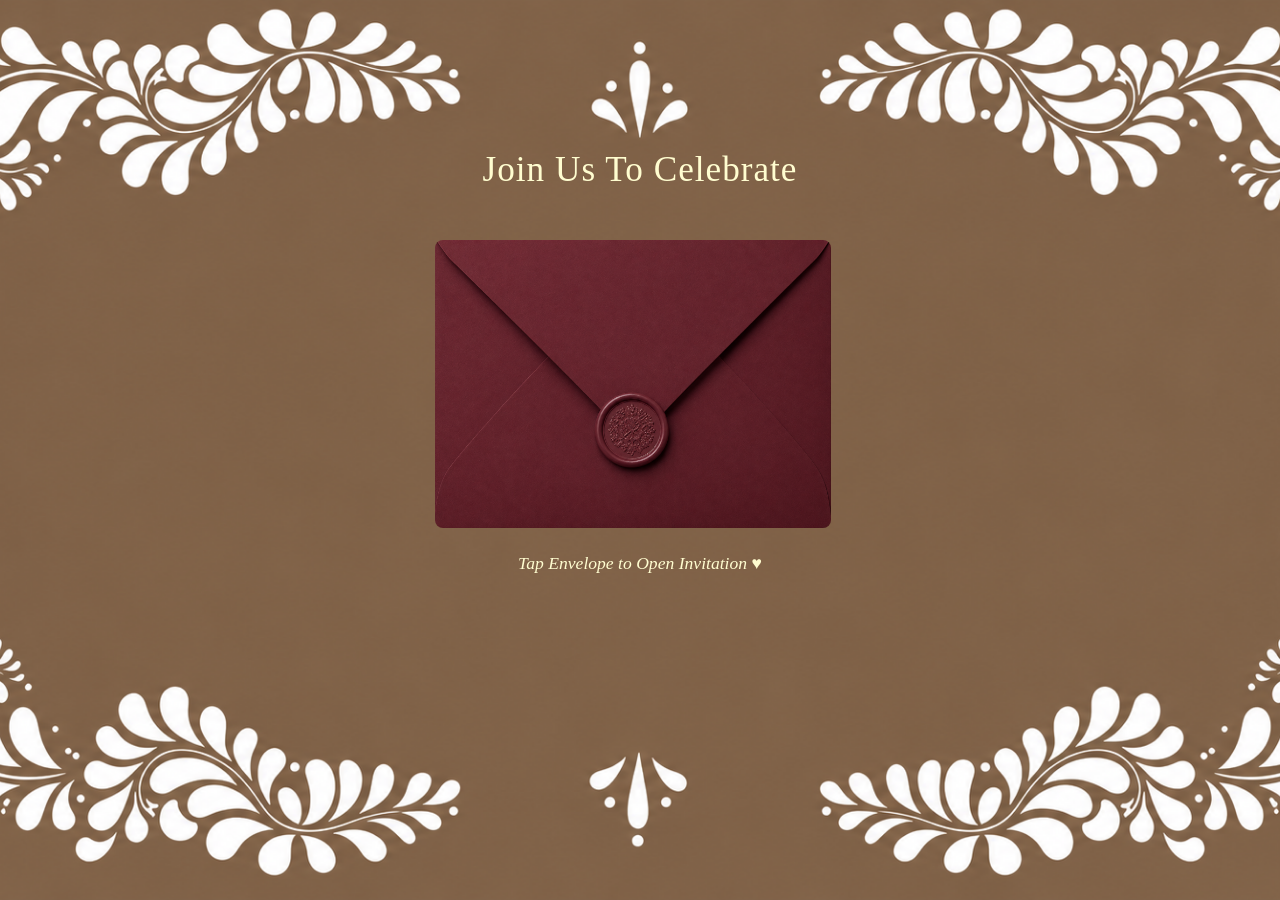
==== index.html @ f3d5eabd "finished html doing css now already did rsvp box" ====
<!doctype html>
<html lang="en">
    <head>
        <meta charset="UTF-8">
        <meta name="viewport" content="width=device-width, initial-scale=1.0">
        <title>Castro's Baby Shower</title>
        <link rel="stylesheet" href="style.css">
    </head>
    <body class="landing-page">
        <main>

        <!-- Greeting Text -->
         <header class="rise-element"> Join Us To Celebrate</header>

         <!-- Invitation img -->
          <div class="invitation rise-element">
            <a href="invitation.html">
                <img src="images/en.png" alt="Invitation Envelope ">
            </a>
          </div>

          <!-- Action Text -->
           <p class="rise-element"> Tap Envelope to Open Invitation ♥</p>
        </main>
        <footer>
        </footer>
    </body>
</html>
---- style.css ----
/* reset */
*{
    padding:0;
    margin:0;
    box-sizing: border-box;
}

/* Global styles */
body {
  font-family: cursive;
  background-color: #af9270;
  color: #FFFDD0;
}

/* landing page (index.html) page styles */
.landing-page{
    font-family:cursive;
    background-image: url('images/background.png');
    background-repeat: no-repeat; 
    background-position: center; 
    background-size: cover; 
    color:#FFFDD0;
    min-height: 100vh;
    display: flex;
    flex-direction: column;
    align-items: center;
    justify-content: space-between;
    padding: 0;
    overflow-x: hidden;
}

.landing-page header{
  font-size: 2.2rem;
  text-align: center;
  margin:150px 0;
  font-weight: 400;
  letter-spacing: 1px;
}

.invitation{
  display:flex;
  justify-content: center;
  align-items: center;
  width:90%;
  max-width: 400px;
  margin: 0 auto;
  margin-top: -100px;
}

.invitation a {
  display: block;
  width: 100%;
}

.invitation img{
  width:110%;
  height: auto;
  display: block;
  border-radius: 8px;
  margin-left:-25px;
}

.landing-page p{
  font-size: 1.1rem;
  text-align: center;
  font-style: italic;
  animation: pulse 2s infinite; 
  margin-bottom: 100px;
  margin-top: 25px;
}

/* invitation (invitation.html page styles */
.container{
  background-image: none;
  background-color: #b8936c;
  color:#FFFDD0;
  width:100%;
}

/* navigation styles */
nav{
  width:100%;
  font-weight: bold;
  font-family:Georgia, 'Times New Roman', Times, serif;
  text-align: center;
  background-color: #826349;
}

nav a{
  text-decoration: none;
  color:#ffff;
}

nav ul{
  display:flex;
  flex-wrap: nowrap;
  justify-content: space-around;
  list-style-type: none;
  font-size: 1.05em;
  background-color: #826349;
  padding: 15px 0;
  margin: 0;
  width: 100%;
  align-items: center;
}


.nav-img img {
    width: 38px;      
    height: auto;     
    display: inline-block; 
    vertical-align:text-top;
}


/* rsvp section */
.rsvp-section {
  padding: 100px 100px;
  display: flex;
  justify-content: center;
}

/* Card Container */
.rsvp-container {
  max-width: 1500px;
  width: 100%;
  background-color: #b59675;
  border: 2.2px solid #e2ceb1;
  border-radius: 15px;
  padding: 40px 50px;
  text-align: center;
  box-shadow: 10px 10px 15px rgba(0, 0, 0, 0.05);
}

/* Header Text */
.section-title {
  font-family: cursive;
  font-size: 2.5rem;
  color: #8a2334;
  letter-spacing: 1px;
  margin-bottom: 2.5px;
}

/* Decorative Heart Divider */
.divider {
  display: flex;
  align-items: center;
  justify-content: center;
  gap: 10px;
  margin-bottom: 10px;
}

.divider .line {
  width: 40px;
  height: 1px;
  background-color: #7b1e2d;
}

.divider .heart {
  color: #7b1e2d;
  font-size: 12px;
}

/* Text Formatting */
.rsvp-text {
  font-family: Georgia, 'Times New Roman', Times, serif;
  color: #efefeb;
  font-size: 1rem;
  line-height: 1.5;
  margin-bottom: 20px;
}

/* Buttons */
.rsvp-buttons {
  display: flex;
  flex-direction: row;
  gap: 15px;
  justify-content: center; 
  gap: 15px;
}



.btn {
  display: flex;
  align-items: center;
  justify-content: center;
  gap: 10px;
  width: 250px;
  padding: 12px 20px;
  border-radius: 30px;
  font-size: 0.9rem;
  font-weight: 700;
  letter-spacing: 1px;
  text-decoration: none;
  transition: all 0.3s ease;
  font-family:'Times New Roman', Times, serif;
}

.call-btn, .text-btn{
  background-color: #7b1e2d;
  color: #ffffff;
  border: 2px solid #7b1e2d;
}

.call-btn:hover, .text-btn:hover{
  background-color: #5e1622;
}
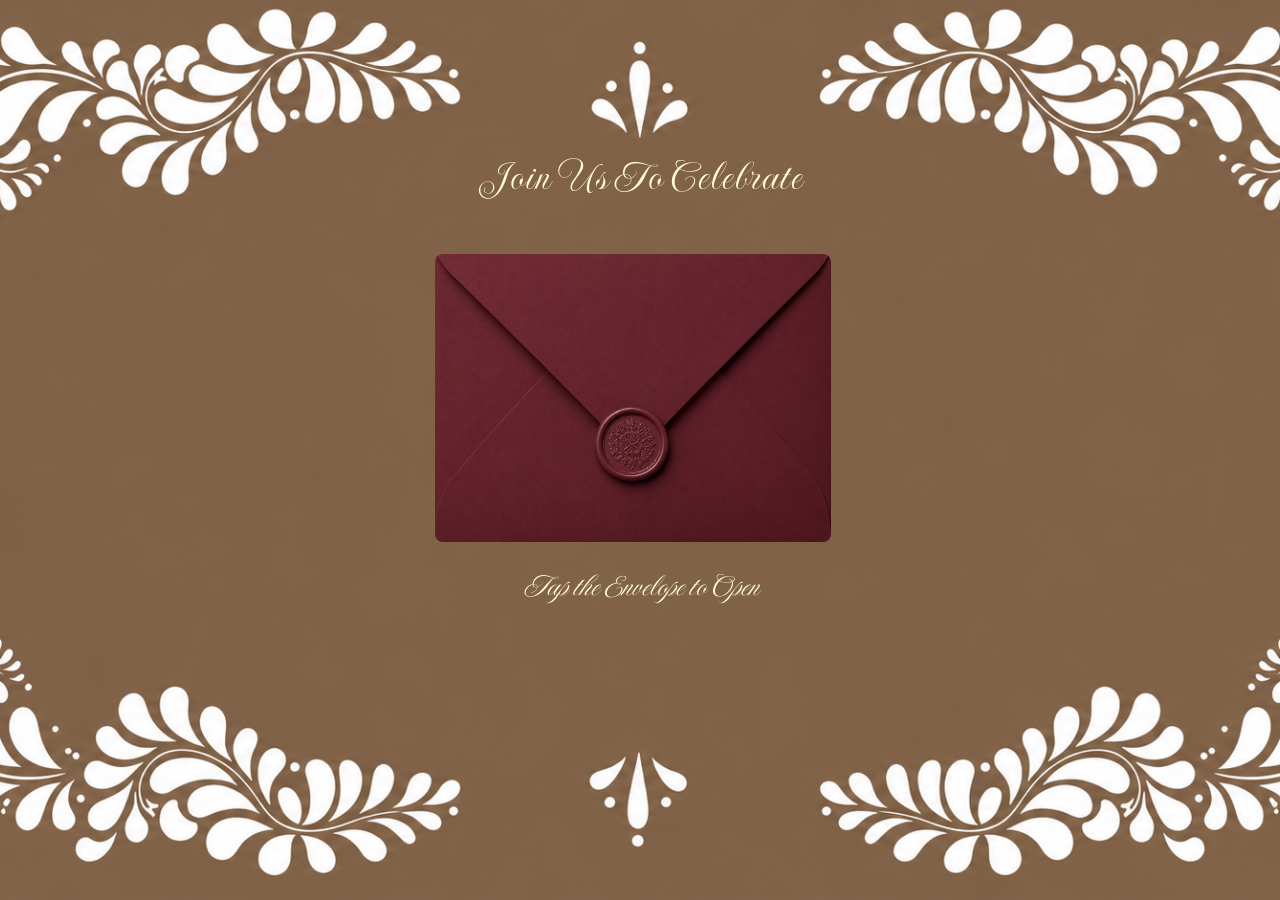
==== commit 9d03791c: "finished header section did css header section" ====
--- a/index.html
+++ b/index.html
@@ -4,6 +4,14 @@
         <meta charset="UTF-8">
         <meta name="viewport" content="width=device-width, initial-scale=1.0">
         <title>Castro's Baby Shower</title>
+
+        <!-- font -->
+         <link rel="preconnect" href="https://fonts.googleapis.com">
+         <link rel="preconnect" href="https://fonts.gstatic.com" crossorigin>
+         <link href="https://fonts.googleapis.com/css2?family=Imperial+Script&display=swap" rel="stylesheet">
+        <link rel="preconnect" href="https://fonts.googleapis.com">
+        <link rel="preconnect" href="https://fonts.gstatic.com" crossorigin>
+        <link href="https://fonts.googleapis.com/css2?family=Grey+Qo&family=Imperial+Script&display=swap" rel="stylesheet">
         <link rel="stylesheet" href="style.css">
     </head>
     <body class="landing-page">
@@ -20,7 +28,7 @@
           </div>
 
           <!-- Action Text -->
-           <p class="rise-element"> Tap Envelope to Open Invitation ♥</p>
+           <p class="rise-element"> Tap the Envelope to Open</p>
         </main>
         <footer>
         </footer>
--- a/style.css
+++ b/style.css
@@ -1,20 +1,20 @@
-/* reset */
+/* RESET */
 *{
     padding:0;
     margin:0;
     box-sizing: border-box;
 }
 
-/* Global styles */
+/* GLOBAL STYLES */
 body {
-  font-family: cursive;
+  font-family: 'Times New Roman', Times, serif;
   background-color: #af9270;
   color: #FFFDD0;
 }
 
 /* landing page (index.html) page styles */
 .landing-page{
-    font-family:cursive;
+    font-family: "Imperial Script", cursive;
     background-image: url('images/background.png');
     background-repeat: no-repeat; 
     background-position: center; 
@@ -30,7 +30,7 @@
 }
 
 .landing-page header{
-  font-size: 2.2rem;
+  font-size: 2.8rem;
   text-align: center;
   margin:150px 0;
   font-weight: 400;
@@ -61,7 +61,7 @@
 }
 
 .landing-page p{
-  font-size: 1.1rem;
+  font-size: 2rem;
   text-align: center;
   font-style: italic;
   animation: pulse 2s infinite; 
@@ -69,7 +69,7 @@
   margin-top: 25px;
 }
 
-/* invitation (invitation.html page styles */
+/* invitation (invitation.html) page styles */
 .container{
   background-image: none;
   background-color: #b8936c;
@@ -77,7 +77,7 @@
   width:100%;
 }
 
-/* navigation styles */
+/* NAVIGATION STYLES */
 nav{
   width:100%;
   font-weight: bold;
@@ -112,8 +112,120 @@
     vertical-align:text-top;
 }
 
-
-/* rsvp section */
+/* HOME SECTION */
+#Home{
+  text-align:center;
+  padding: 50px 50px;
+}
+
+#Home p:first-of-type{
+  font-family: "MonteCarlo", cursive;
+  font-size: 1.5rem;
+  color: #fffffd;
+  margin-bottom: 5px;
+}
+
+#Home h1{
+  font-size: 6rem;
+  font-family: "MonteCarlo", cursive;
+  letter-spacing: 2px;
+  color:#feecda;
+  margin-top:-40px;
+  font-weight: 100;
+  margin-bottom:25px;
+}
+
+.subtitle{
+  font-family: 'Times New Roman', Times, serif;
+  font-size: 2.2rem;
+  letter-spacing: .2cap;
+  margin-top:-30px;
+  color:#fffffd;
+  margin-bottom:20px;
+  text-transform: uppercase;
+}
+
+.bigger-divider {
+  display: flex;
+  align-items: center;
+  justify-content: center;
+  gap: 20px;
+  margin-bottom: 10px;
+}
+
+.bigger-divider .line {
+  width: 80px;
+  height: 2px;
+  background-color: #7b1e2d;
+}
+
+.bigger-divider .heart {
+  color: #7b1e2d;
+  font-size: 25px;
+}
+
+.date{
+  font-family:'Times New Roman', Times, serif;
+  font-size:1.9rem;
+  margin-top: 15px;
+  color:#fffffd;
+  text-transform: uppercase;
+  letter-spacing: .1cap;
+}
+
+.tagline{
+  font-family: 'Times New Roman', Times, serif ;
+  font-size: 1.1rem;
+  margin-top: 15px;
+  color:#fffffd;
+  letter-spacing: .18cap;
+  margin-bottom:15px;
+}
+
+/* SECTION */
+.section-divider{
+  display:flex;
+  align-items:center;
+  justify-content: center;
+  gap:20px;
+  margin-top:-70px;
+}
+
+.swept-divider {
+  display: flex;
+  align-items: center;
+  justify-content: center;
+  width: 100%;
+  margin: 30px 0;
+  gap: 15px;
+}
+
+.line-svg {
+  width: 100%;
+  height: -1px; /* Controls how deep the curve sags */
+}
+
+.line-svg path{
+  stroke: #5e1622;
+}
+
+.section-divider .heart {
+  color: #7b1e2d;
+  font-size: 25px;
+  align-content: top;
+  margin-top:20px;
+}
+
+/* DETAILS SECTION */
+.Details{
+  padding:100px 100px;
+  display: flex;
+  justify-content: center;
+}
+
+
+
+/* RSVP SECTION */
 .rsvp-section {
   padding: 100px 100px;
   display: flex;
@@ -122,7 +234,7 @@
 
 /* Card Container */
 .rsvp-container {
-  max-width: 1500px;
+  max-width: 950px;
   width: 100%;
   background-color: #b59675;
   border: 2.2px solid #e2ceb1;
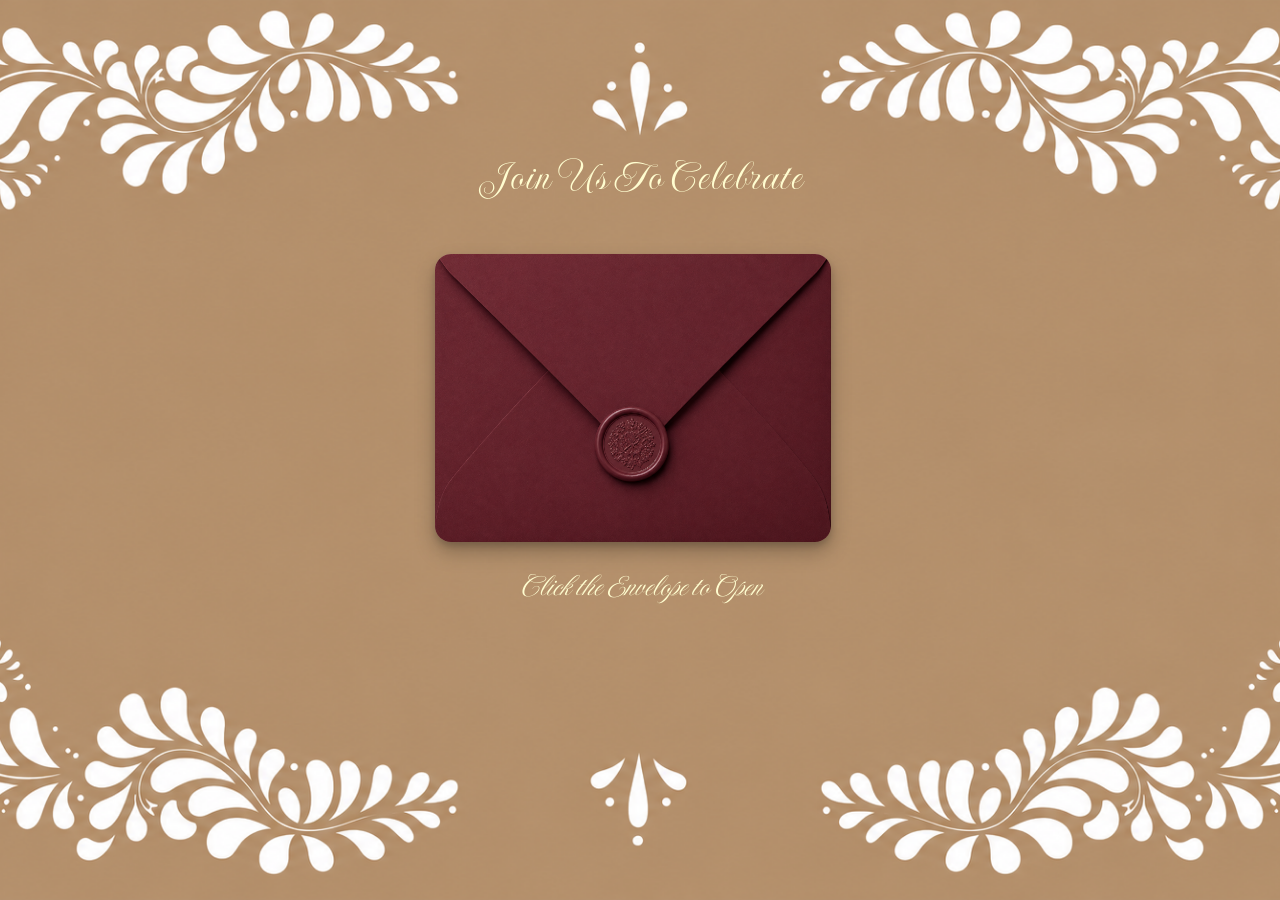
==== commit 4aabf692: "finished final css and html. added svg, animation, elements, etc. will need to test the text and cal" ====
--- a/index.html
+++ b/index.html
@@ -3,6 +3,7 @@
     <head>
         <meta charset="UTF-8">
         <meta name="viewport" content="width=device-width, initial-scale=1.0">
+        <link rel="icon" type="image/svg+xml" href="images/baby.svg">
         <title>Castro's Baby Shower</title>
 
         <!-- font -->
@@ -28,7 +29,7 @@
           </div>
 
           <!-- Action Text -->
-           <p class="rise-element"> Tap the Envelope to Open</p>
+           <p class="rise-element"> Click the Envelope to Open</p>
         </main>
         <footer>
         </footer>
--- a/style.css
+++ b/style.css
@@ -12,10 +12,10 @@
   color: #FFFDD0;
 }
 
-/* landing page (index.html) page styles */
+/* LANDING PAGE STYLES */
 .landing-page{
     font-family: "Imperial Script", cursive;
-    background-image: url('images/background.png');
+    background-image: url('images/background-light.png');
     background-repeat: no-repeat; 
     background-position: center; 
     background-size: cover; 
@@ -52,12 +52,32 @@
   width: 100%;
 }
 
+/* ENVELOPE STYLES & ANIMATIONS */
 .invitation img{
   width:110%;
   height: auto;
   display: block;
-  border-radius: 8px;
+  border-radius: 16px; 
   margin-left:-25px;
+  animation: envelopeFloat 4s ease-in-out infinite;
+  
+  /* Multi-layered shadow for 3D realism */
+  box-shadow: 
+    0 4px 6px rgba(0, 0, 0, 0.15),
+    0 10px 20px rgba(0, 0, 0, 0.25),
+    inset 0 1px 1px rgba(255, 255, 255, 0.3);
+    
+  transition: transform 0.4s ease, box-shadow 0.4s ease;
+}
+
+.invitation img:hover {
+  transform: translateY(-8px) scale(1.03);
+  
+  /* Deepens shadow on hover */
+  box-shadow: 
+    0 8px 12px rgba(0, 0, 0, 0.2),
+    0 18px 32px rgba(0, 0, 0, 0.35),
+    inset 0 1px 1px rgba(255, 255, 255, 0.4);
 }
 
 .landing-page p{
@@ -69,12 +89,14 @@
   margin-top: 25px;
 }
 
-/* invitation (invitation.html) page styles */
+/* INVITATION CONTAINER STYLES */
 .container{
   background-image: none;
   background-color: #b8936c;
   color:#FFFDD0;
   width:100%;
+  margin:0;
+  padding:0;
 }
 
 /* NAVIGATION STYLES */
@@ -89,6 +111,17 @@
 nav a{
   text-decoration: none;
   color:#ffff;
+  position: relative;
+  display: inline-block;
+  transition: all 0.3s ease-in-out;
+}
+
+nav a:hover {
+  color: #f9e8d0;
+  text-shadow: 
+    0 0 4px rgba(255, 232, 198, 0.5),
+    0 0 8px rgba(255, 232, 198, 0.3);
+  transform: scale(1.03);
 }
 
 nav ul{
@@ -104,18 +137,57 @@
   align-items: center;
 }
 
-
 .nav-img img {
     width: 38px;      
     height: auto;     
     display: inline-block; 
     vertical-align:text-top;
+    transition: transform 0.3s ease;
+}
+
+.nav-img:hover img {
+    transform: rotate(12deg) scale(1.15);
 }
 
 /* HOME SECTION */
-#Home{
-  text-align:center;
-  padding: 50px 50px;
+#Home {
+  width: 100%;
+  display: flex;
+  justify-content: center;
+  text-align: center;
+  padding-top:0;
+  padding-bottom: 25px;
+  box-sizing: border-box;
+}
+
+.header-container {
+  display: flex;
+  align-items: center;
+  justify-content: space-between;
+  width: 100%;
+  padding: 0 .01px;
+  box-sizing: border-box;
+}
+
+.header-text {
+  text-align: center;
+  flex: 1;
+}
+
+.header-flourish {
+  width: 280px;
+  height: auto;
+  object-fit: contain;
+  flex-shrink: 0;
+  transition: transform 0.5s ease, opacity 0.5s ease;
+}
+
+.left-flourish {
+  animation: slideInLeft 1.2s ease-out forwards;
+}
+
+.right-flourish {
+  animation: slideInRight 1.2s ease-out forwards;
 }
 
 #Home p:first-of-type{
@@ -129,7 +201,7 @@
   font-size: 6rem;
   font-family: "MonteCarlo", cursive;
   letter-spacing: 2px;
-  color:#feecda;
+  color:#ffe8c6;
   margin-top:-40px;
   font-weight: 100;
   margin-bottom:25px;
@@ -138,7 +210,7 @@
 .subtitle{
   font-family: 'Times New Roman', Times, serif;
   font-size: 2.2rem;
-  letter-spacing: .2cap;
+  letter-spacing: 0.2em;
   margin-top:-30px;
   color:#fffffd;
   margin-bottom:20px;
@@ -159,9 +231,13 @@
   background-color: #7b1e2d;
 }
 
-.bigger-divider .heart {
+.bigger-divider .heart,
+.section-divider .heart,
+.divider .heart {
   color: #7b1e2d;
   font-size: 25px;
+  display: inline-block;
+  animation: heartPulse 2.5s ease-in-out infinite;
 }
 
 .date{
@@ -170,7 +246,7 @@
   margin-top: 15px;
   color:#fffffd;
   text-transform: uppercase;
-  letter-spacing: .1cap;
+  letter-spacing: 0.1em;
 }
 
 .tagline{
@@ -178,11 +254,11 @@
   font-size: 1.1rem;
   margin-top: 15px;
   color:#fffffd;
-  letter-spacing: .18cap;
+  letter-spacing: 0.18em;
   margin-bottom:15px;
 }
 
-/* SECTION */
+/* SECTION DIVIDERS */
 .section-divider{
   display:flex;
   align-items:center;
@@ -202,7 +278,7 @@
 
 .line-svg {
   width: 100%;
-  height: -1px; /* Controls how deep the curve sags */
+  height: 20px;
 }
 
 .line-svg path{
@@ -210,112 +286,713 @@
 }
 
 .section-divider .heart {
-  color: #7b1e2d;
-  font-size: 25px;
   align-content: top;
   margin-top:20px;
 }
 
 /* DETAILS SECTION */
-.Details{
-  padding:100px 100px;
-  display: flex;
-  justify-content: center;
-}
-
-
-
-/* RSVP SECTION */
-.rsvp-section {
-  padding: 100px 100px;
-  display: flex;
-  justify-content: center;
-}
-
-/* Card Container */
+#Details{
+  text-align:center;
+  padding:40px 20px;
+  color:#feecda;
+  margin-top:-50px;
+}
+
+#Details h2{
+  font-family: "MonteCarlo", cursive;
+  font-size:2.5rem;
+  color:#8a2334;
+  letter-spacing:1px;
+  font-weight: normal;
+  margin-bottom: 20px;
+}
+
+.sub{
+  font-size: 1.2rem;
+  color:#fffffd;
+  margin-bottom: 18px;
+  margin-top:-28px;
+}
+
+/* SHARED INFO CARD HOVER ANIMATIONS */
+.cards,
+.location-card,
+.registry-card,
+.raffle-card,
 .rsvp-container {
+  transition: transform 0.35s cubic-bezier(0.25, 1, 0.5, 1), box-shadow 0.35s cubic-bezier(0.25, 1, 0.5, 1), border-color 0.35s ease;
+}
+
+.cards:hover,
+.location-card:hover,
+.registry-card:hover,
+.raffle-card:hover,
+.rsvp-container:hover {
+  transform: translateY(-5px);
+  border-color: rgba(255, 253, 208, 0.6);
+  
+  /* Outer glow effect replacing the inset shadow */
+  box-shadow: 0 12px 24px rgba(0, 0, 0, 0.3), 0 0 20px rgba(138, 35, 52, 0.6); 
+}
+
+.cards {
+  background-color: rgba(60, 40, 25, 0.35); 
+  border: 1px solid rgba(255, 253, 208, 0.2); 
+  border-radius: 15px;
+  padding: 30px 20px;
+  flex: 1;
+  min-width: 220px;
+  max-width: 280px;
+  display: flex;
+  flex-direction: column;
+  align-items: center;
+  justify-content: center;
+  box-shadow: inset 0 0 10px rgba(0, 0, 0, 0.2);
+}
+
+.flow{
+  display: flex;
+  justify-content: center;
+  align-items: stretch;
+  gap: 20px;
+  max-width: 900px;
+  margin: 0 auto;
+  flex-wrap: wrap;
+}
+
+.cards img {
+  font-size: 2.2rem;
+  margin-bottom: 12px;
+  width:50px;
+  height:auto;
+  transition: transform 0.3s ease;
+}
+
+.cards:hover img {
+  transform: scale(1.12);
+}
+
+.cards h3 {
+  font-family: Georgia, serif;
+  font-size: 0.95rem;
+  letter-spacing: 2px;
+  color: #fffdd0;
+  margin-bottom: 10px;
+  font-weight: 600;
+  text-transform: uppercase;
+}
+
+.cards p {
+  font-size: 1.2rem;
+  line-height: 1.5;
+  color: #efefeb;
+  margin: 0;
+  animation: none; 
+}
+
+/* LOCATION SECTION */
+#Location {
+  display: flex;
+  justify-content: center;
+  padding: 20px 20px;
+}
+
+.location-card {
+  display: flex;
+  align-items: center;
   max-width: 950px;
   width: 100%;
-  background-color: #b59675;
-  border: 2.2px solid #e2ceb1;
+  background-color: rgba(60, 40, 25, 0.35); 
+  border: 1px solid rgba(255, 253, 208, 0.2); 
   border-radius: 15px;
   padding: 40px 50px;
+  gap: 20px;
+  box-shadow: inset 0 0 10px rgba(0, 0, 0, 0.2);
+}
+
+.location-image-container {
+  flex: 1;
+  max-width: 400px;
+  height: 262px;
+  border-radius: 12px;
+  overflow: hidden;
+}
+
+.location-img {
+  width: 100%;
+  height: 100%;
+  object-fit: cover;
+  display: block;
+  transition: transform 0.5s ease;
+}
+
+.location-card:hover .location-img {
+  transform: scale(1.04);
+}
+
+.location-details {
+  flex: 1.2;
+  background-color: rgba(97, 66, 40, 0.45);
+  border: 1px solid rgba(255, 253, 208, 0.15);
+  border-radius: 15px;
+  padding: 25px 30px;
   text-align: center;
-  box-shadow: 10px 10px 15px rgba(0, 0, 0, 0.05);
-}
-
-/* Header Text */
-.section-title {
-  font-family: cursive;
+  color: #fffdd0;
+  box-shadow: inset 0 0 10px rgba(0, 0, 0, 0.2);
+}
+
+.location-details h2 {
+  font-family: "MonteCarlo", cursive;
   font-size: 2.5rem;
+  font-weight:bold;
+  margin-bottom: 15px;
   color: #8a2334;
-  letter-spacing: 1px;
-  margin-bottom: 2.5px;
-}
-
-/* Decorative Heart Divider */
-.divider {
-  display: flex;
-  align-items: center;
-  justify-content: center;
-  gap: 10px;
-  margin-bottom: 10px;
-}
-
-.divider .line {
-  width: 40px;
-  height: 1px;
-  background-color: #7b1e2d;
-}
-
-.divider .heart {
-  color: #7b1e2d;
-  font-size: 12px;
-}
-
-/* Text Formatting */
-.rsvp-text {
+  margin-top:-30px;
+}
+
+.venue-name {
   font-family: Georgia, 'Times New Roman', Times, serif;
   color: #efefeb;
   font-size: 1rem;
   line-height: 1.5;
+  font-weight: 600;
+  margin-bottom: 3px;
+  margin-top:-20px;
+}
+
+.parking-info{
+  font-family: Georgia, 'Times New Roman', Times, serif;
+  color: #efefeb;
+  font-size: .7rem;
+  line-height: 1.5;
+  font-weight: normal;
+  margin-bottom: 15px;
+  margin-top:-5px;
+}
+
+/* REGISTRY SECTION */
+#Registry {
+  display: flex;
+  justify-content: center;
+  padding:20px 20px;
+}
+
+.registry-card {
+  width: 100%;
+  max-width: 950px;
+  background-color: rgba(60, 40, 25, 0.35); 
+  border: 1px solid rgba(255, 253, 208, 0.2); 
+  border-radius: 15px;
+  padding: 40px 50px;
+  text-align: center;
+  box-shadow: inset 0 0 10px rgba(0, 0, 0, 0.2);
+}
+
+.registry-card h2 {
+  font-family: "MonteCarlo", cursive;
+  font-size: 3rem;
+  font-weight: normal;
+  color: #8a2334;
+  margin-bottom: 10px;
+  margin-top:-30px;
+}
+
+.registry-text {
+  font-family: Georgia, 'Times New Roman', Times, serif;
+  font-size: 0.95rem;
+  line-height: 1.5;
+  color: #efefeb;
+  margin-bottom: 25px;
+  margin-top:-10px;
+}
+
+.bttn-group {
+  color:#efefeb;
+  display: flex;
+  justify-content: center;
+  align-items: center;
+  gap: 20px;
+  flex-wrap: wrap; 
+}
+
+/* RSVP SECTION */
+.rsvp-section {
+  padding: 20px 20px;
+  display: flex;
+  justify-content: center;
+}
+
+.rsvp-container {
+  max-width: 950px;
+  width: 100%;
+  background-color: rgba(60, 40, 25, 0.35); 
+  border: 1px solid rgba(255, 253, 208, 0.2); 
+  border-radius: 15px;
+  padding: 25px 40px;
+  text-align: center;
+  box-shadow: inset 0 0 10px rgba(0, 0, 0, 0.2);
+}
+
+.section-title {
+  font-family: "MonteCarlo", cursive;
+  font-size: 2.5rem;
+  color: #8a2334;
+  letter-spacing: 0.1em;
+  margin-bottom: 2.5px;
+}
+
+.divider {
+  display: flex;
+  align-items: center;
+  justify-content: center;
+  gap: 10px;
+  margin-bottom: 10px;
+  margin-top:-10px;
+}
+
+.divider .line {
+  width: 40px;
+  height: 2.5px;
+  background-color: #7b1e2d;
+}
+
+.rsvp-text {
+  font-family: 'Times New Roman', Times, serif;
+  color: #efefeb;
+  font-size: 1rem;
+  line-height: 1.5;
   margin-bottom: 20px;
 }
 
-/* Buttons */
 .rsvp-buttons {
   display: flex;
   flex-direction: row;
   gap: 15px;
   justify-content: center; 
-  gap: 15px;
-}
-
-
-
-.btn {
-  display: flex;
+}
+
+.btn-icon{
+  font-size: 20px;
+  transition: transform 0.3s ease;
+}
+
+.call-btn:hover .btn-icon,
+.text-btn:hover .btn-icon {
+  transform: rotate(-10deg) scale(1.2);
+}
+
+/* DIAPER RAFFLE */
+#Raffle {
+  display: flex;
+  justify-content: center;
+  padding: 20px 20px;
+}
+
+.raffle-card {
+  display: flex;
+  flex-direction: row;
+  align-items: center;
+  justify-content: center;
+  width: 100%;
+  max-width: 950px;
+  background-color: rgba(60, 40, 25, 0.35); 
+  border: 1px solid rgba(255, 253, 208, 0.2); 
+  border-radius: 15px;
+  padding: 30px 40px;
+  gap: 40px;
+  box-shadow: inset 0 0 10px rgba(0, 0, 0, 0.2);
+}
+
+.raffle-image-container {
+  flex-shrink: 0;
+  width: 160px;
+  display: flex;
+  justify-content: center;
+  align-items: center;
+}
+
+.raffle-img {
+  width: 100%;
+  height: auto;
+  object-fit: contain;
+  display: block;
+  margin-left:-70px;
+  transition: transform 0.4s ease;
+}
+
+.raffle-card:hover .raffle-img {
+  transform: scale(1.08) rotate(-3deg);
+}
+
+.raffle-details {
+  flex: 0 1 450px; 
+  text-align: left;
+  color: #fffdd0;
+  padding: 0;
+}
+
+.raffle-details p{
+  margin-left:30px;
+  letter-spacing: 0.11em;
+}
+
+.raffle-details h2 {
+  font-family: "MonteCarlo", cursive;
+  font-size: 3.2rem;
+  font-weight: normal;
+  color: #8a2334;
+  margin: 0 0 10px 0;
+  text-align: left;
+  line-height: 1;
+}
+
+.raffle-text,
+.raffle-subtext {
+  font-family: 'Times New Roman', Times, serif;
+  color: #efefeb;
+  font-size: 0.95rem;
+  line-height: 1.4;
+  margin: 0 0 12px 0;
+  padding: 0;
+  animation: none;
+}
+
+/* FOOTER */
+footer {
+  background-color: rgba(60, 40, 25, 0.45); 
+  border-top: 1px solid rgba(255, 253, 208, 0.15);
+  padding: .1px 0; 
+  display: flex;
+  justify-content: center;
+  margin-top:40px;
+}
+
+.footer-container {
+  display: flex;
+  align-items: center;
+  justify-content: space-between;
+  width: 100%;
+  padding: 1px 1px; 
+}
+
+.footer-text {
+  text-align: center;
+  flex: 1;
+  width:100%;
+}
+
+.footer-text h4 {
+  font-family: "MonteCarlo", cursive;
+  font-size: 2.5rem;
+  color:#ffe8c6;
+  margin: 0 0 6px 0;
+  line-height: 1;
+  letter-spacing: 2px;
+  font-weight: 100;
+}
+
+.footer-text p {
+  font-family: Georgia, 'Times New Roman', serif;
+  font-size: 0.9rem;
+  color: #efefeb;
+  margin: 0;
+}
+
+.footer-flourish {
+  width: 75px;
+  height: auto;
+  object-fit: contain;
+}
+
+/* SHARED 3D BUTTON STYLES */
+.map-btn,
+.registry-btn,
+.call-btn,
+.text-btn {
+  display: inline-flex;
   align-items: center;
   justify-content: center;
   gap: 10px;
-  width: 250px;
-  padding: 12px 20px;
-  border-radius: 30px;
-  font-size: 0.9rem;
-  font-weight: 700;
-  letter-spacing: 1px;
+  background: linear-gradient(180deg, #7b1e2d 0%, #4a101a 100%);
+  color: #efefeb;
+  padding: 12px 24px;
+  border-radius: 8px;
   text-decoration: none;
-  transition: all 0.3s ease;
-  font-family:'Times New Roman', Times, serif;
-}
-
-.call-btn, .text-btn{
-  background-color: #7b1e2d;
-  color: #ffffff;
-  border: 2px solid #7b1e2d;
-}
-
-.call-btn:hover, .text-btn:hover{
-  background-color: #5e1622;
-}
-
+  font-family: Georgia, 'Times New Roman', serif;
+  font-size: 0.85rem;
+  font-weight: 600;
+  letter-spacing: 1.5px;
+  text-transform: uppercase;
+  border-bottom: 3px solid #300a11;
+  box-shadow: 
+    0 4px 8px rgba(0, 0, 0, 0.4), 
+    inset 0 1px 0 rgba(255, 255, 255, 0.2);
+  transition: all 0.2s ease-in-out;
+}
+
+.map-btn:hover,
+.registry-btn:hover,
+.call-btn:hover,
+.text-btn:hover {
+  background: linear-gradient(180deg, #8c2234 0%, #591320 100%);
+  transform: translateY(-2px);
+  box-shadow: 
+    0 6px 12px rgba(0, 0, 0, 0.5),
+    inset 0 1px 0 rgba(255, 255, 255, 0.3);
+}
+
+/* KEYFRAME ANIMATIONS */
+@keyframes envelopeFloat {
+  0%, 100% {
+    transform: translateY(0);
+  }
+  50% {
+    transform: translateY(-10px);
+  }
+}
+
+@keyframes pulse {
+  0%, 100% {
+    opacity: 1;
+    transform: scale(1);
+  }
+  50% {
+    opacity: 0.75;
+    transform: scale(0.98);
+  }
+}
+
+@keyframes heartPulse {
+  0%, 100% {
+    transform: scale(1);
+  }
+  14% {
+    transform: scale(1.18);
+  }
+  28% {
+    transform: scale(1);
+  }
+  42% {
+    transform: scale(1.12);
+  }
+  70% {
+    transform: scale(1);
+  }
+}
+
+@keyframes slideInLeft {
+  from {
+    opacity: 0;
+    transform: translateX(-30px);
+  }
+  to {
+    opacity: 1;
+    transform: translateX(0);
+  }
+}
+
+@keyframes slideInRight {
+  from {
+    opacity: 0;
+    transform: translateX(30px);
+  }
+  to {
+    opacity: 1;
+    transform: translateX(0);
+  }
+}
+
+/* ==========================================
+   TABLET & MOBILE RESPONSIVE STYLES
+   ========================================== */
+
+/* TABLET STYLES (Under 992px) */
+@media (max-width: 992px) {
+  .header-flourish {
+    width: 180px;
+  }
+
+  #Home h1 {
+    font-size: 4.5rem;
+  }
+
+  .subtitle {
+    font-size: 1.8rem;
+  }
+
+  .location-card,
+  .registry-card,
+  .rsvp-container,
+  .raffle-card {
+    padding: 30px 25px;
+  }
+}
+
+/* MOBILE STYLES (Under 768px) */
+@media (max-width: 768px) {
+  /* MOBILE BACKGROUND & VERTICAL CENTERING FOR LANDING PAGE */
+  .landing-page {
+    background-image: url('images/background-mobile.png'); /* Replace with your mobile image path */
+    background-position: center;
+    background-size: cover;
+    justify-content: center; /* Center contents vertically */
+    padding: 20px 0;
+  }
+
+  .landing-page header {
+    font-size: 2rem;
+    margin: 0 0 20px 0;
+  }
+
+  /* MOBILE CENTERED ENVELOPE */
+  .invitation {
+    margin: 0 auto;
+    width: 85%;
+    display: flex;
+    justify-content: center;
+    align-items: center;
+  }
+
+  .invitation img {
+    margin-left: 0; /* Remove offset so image aligns dead center */
+    width: 100%;
+  }
+
+  .landing-page p {
+    font-size: 1.5rem;
+    margin-top: 30px;
+    margin-bottom: 0;
+  }
+
+  /* NAVIGATION RESPONSIVENESS */
+  nav ul {
+    flex-wrap: wrap;
+    gap: 12px 20px;
+    padding: 12px 10px;
+    font-size: 0.95em;
+  }
+
+  nav li{
+    font-size: 12px;
+  }
+
+  /* HOME SECTION & FLOURISHES */
+  .header-container {
+    flex-direction: column;
+    padding: 20px 10px 0 10px;
+  }
+
+  .header-flourish {
+    display: none;
+  }
+
+  #Home h1 {
+    font-size: 3.5rem;
+    margin-top: -10px;
+  }
+
+  .subtitle {
+    font-size: 1.3rem;
+    letter-spacing: 0.1em;
+    margin-top: -10px;
+  }
+
+  .date {
+    font-size: 1.4rem;
+  }
+
+  .tagline {
+    font-size: 0.95rem;
+  }
+
+  /* CARDS & LAYOUTS STACKING */
+  .flow {
+    flex-direction: column;
+    align-items: center;
+  }
+
+  .cards {
+    max-width: 100%;
+    width: 100%;
+  }
+
+  .location-card {
+    flex-direction: column;
+    padding: 20px;
+  }
+
+  .location-image-container {
+    max-width: 100%;
+    width: 100%;
+    height: 200px;
+  }
+
+  .location-details {
+    width: 100%;
+    padding: 20px 15px;
+  }
+
+  .location-details h2 {
+    margin-top: 0;
+  }
+
+  .registry-card,
+  .rsvp-container {
+    padding: 25px 20px;
+  }
+
+  .registry-card h2,
+  .section-title {
+    margin-top: 0;
+  }
+
+  .rsvp-buttons {
+    flex-direction: column;
+    width: 100%;
+  }
+
+  .rsvp-buttons a {
+    width: 100%;
+  }
+
+  /* RAFFLE SECTION STACKING */
+  .raffle-card {
+    flex-direction: column;
+    padding: 25px 20px;
+    gap: 20px;
+    text-align: center;
+  }
+
+  .raffle-image-container {
+    width: 120px;
+  }
+
+  .raffle-img {
+    margin-left: 0;
+  }
+
+  .raffle-details {
+    flex: 1 1 auto;
+    text-align: center;
+  }
+
+  .raffle-details p {
+    margin-left: 0;
+  }
+
+  .raffle-details h2 {
+    text-align: center;
+    font-size: 2.5rem;
+  }
+
+  /* FOOTER RESPONSIVENESS */
+  .footer-container {
+    flex-direction: column;
+    gap: 15px;
+    padding: 20px 10px;
+  }
+
+  .footer-flourish {
+    display: none;
+  }
+}
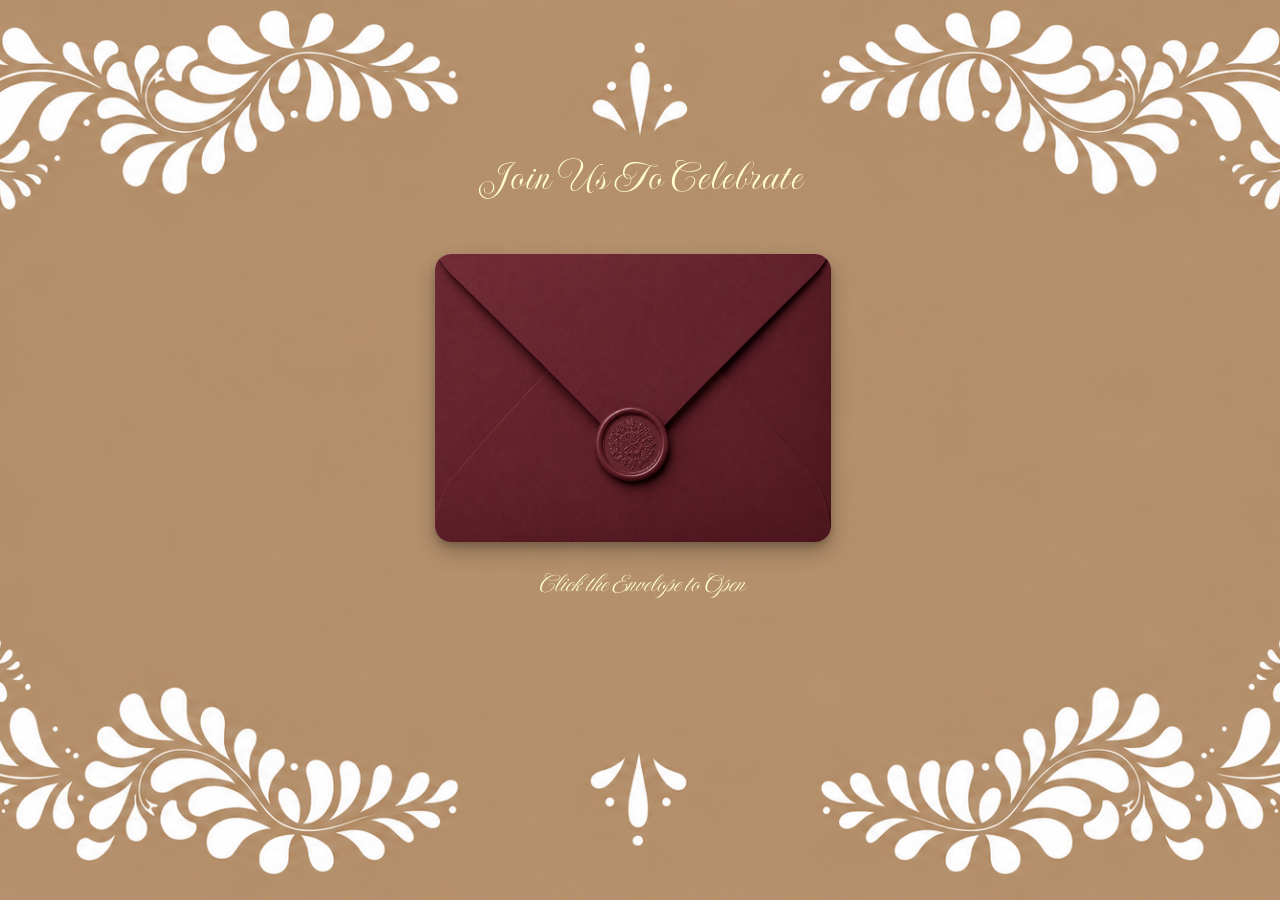
==== commit cd119b82: "updated meta" ====
--- a/index.html
+++ b/index.html
@@ -2,7 +2,7 @@
 <html lang="en">
     <head>
         <meta charset="UTF-8">
-        <meta name="viewport" content="width=device-width, initial-scale=1.0">
+        <meta name="viewport" content="width=device-width, initial-scale=1.0,viewport-fit=cover">
         <link rel="icon" type="image/svg+xml" href="images/baby.svg">
         <title>Castro's Baby Shower</title>
 
--- a/style.css
+++ b/style.css
@@ -8,7 +8,6 @@
 /* GLOBAL STYLES */
 body {
   font-family: 'Times New Roman', Times, serif;
-  background-color: #af9270;
   color: #FFFDD0;
 }
 
@@ -30,7 +29,7 @@
 }
 
 .landing-page header{
-  font-size: 2.8rem;
+  font-size: clamp(2rem, 3vw + 0.5rem, 2.8rem);
   text-align: center;
   margin:150px 0;
   font-weight: 400;
@@ -81,7 +80,7 @@
 }
 
 .landing-page p{
-  font-size: 2rem;
+  font-size: clamp(1.4rem, 1.5vw + 0.5rem, 2rem);
   text-align: center;
   font-style: italic;
   animation: pulse 2s infinite; 
@@ -92,7 +91,7 @@
 /* INVITATION CONTAINER STYLES */
 .container{
   background-image: none;
-  background-color: #b8936c;
+  background-color: #af9270;
   color:#FFFDD0;
   width:100%;
   margin:0;
@@ -175,7 +174,7 @@
 }
 
 .header-flourish {
-  width: 280px;
+  width: clamp(100px, 15vw, 280px);
   height: auto;
   object-fit: contain;
   flex-shrink: 0;
@@ -192,13 +191,13 @@
 
 #Home p:first-of-type{
   font-family: "MonteCarlo", cursive;
-  font-size: 1.5rem;
+  font-size: clamp(1.2rem, 1vw + 0.5rem, 1.5rem);
   color: #fffffd;
   margin-bottom: 5px;
 }
 
 #Home h1{
-  font-size: 6rem;
+  font-size: clamp(3.2rem, 6vw + 1rem, 6rem);
   font-family: "MonteCarlo", cursive;
   letter-spacing: 2px;
   color:#ffe8c6;
@@ -209,7 +208,7 @@
 
 .subtitle{
   font-family: 'Times New Roman', Times, serif;
-  font-size: 2.2rem;
+  font-size: clamp(1.3rem, 1.5vw + 0.5rem, 2.2rem);
   letter-spacing: 0.2em;
   margin-top:-30px;
   color:#fffffd;
@@ -242,7 +241,7 @@
 
 .date{
   font-family:'Times New Roman', Times, serif;
-  font-size:1.9rem;
+  font-size: clamp(1.3rem, 1.2vw + 0.5rem, 1.9rem);
   margin-top: 15px;
   color:#fffffd;
   text-transform: uppercase;
@@ -251,7 +250,7 @@
 
 .tagline{
   font-family: 'Times New Roman', Times, serif ;
-  font-size: 1.1rem;
+  font-size: clamp(0.9rem, 0.5vw + 0.7rem, 1.1rem);
   margin-top: 15px;
   color:#fffffd;
   letter-spacing: 0.18em;
@@ -286,7 +285,7 @@
 }
 
 .section-divider .heart {
-  align-content: top;
+  
   margin-top:20px;
 }
 
@@ -300,7 +299,7 @@
 
 #Details h2{
   font-family: "MonteCarlo", cursive;
-  font-size:2.5rem;
+  font-size: clamp(2rem, 2.5vw + 0.5rem, 2.5rem);
   color:#8a2334;
   letter-spacing:1px;
   font-weight: normal;
@@ -308,7 +307,7 @@
 }
 
 .sub{
-  font-size: 1.2rem;
+  font-size: clamp(1rem, 0.8vw + 0.5rem, 1.2rem);
   color:#fffffd;
   margin-bottom: 18px;
   margin-top:-28px;
@@ -332,7 +331,8 @@
   border-color: rgba(255, 253, 208, 0.6);
   
   /* Outer glow effect replacing the inset shadow */
-  box-shadow: 0 12px 24px rgba(0, 0, 0, 0.3), 0 0 20px rgba(138, 35, 52, 0.6); 
+  box-shadow: 0 12px 24px rgba(0, 0, 0, 0.3), 
+0 0 20px rgba(138, 35, 52, 0.6); 
 }
 
 .cards {
@@ -443,7 +443,7 @@
 
 .location-details h2 {
   font-family: "MonteCarlo", cursive;
-  font-size: 2.5rem;
+  font-size: clamp(2rem, 2.5vw + 0.5rem, 2.5rem);
   font-weight:bold;
   margin-bottom: 15px;
   color: #8a2334;
@@ -490,7 +490,7 @@
 
 .registry-card h2 {
   font-family: "MonteCarlo", cursive;
-  font-size: 3rem;
+  font-size: clamp(2.4rem, 3vw + 0.5rem, 3rem);
   font-weight: normal;
   color: #8a2334;
   margin-bottom: 10px;
@@ -535,7 +535,7 @@
 
 .section-title {
   font-family: "MonteCarlo", cursive;
-  font-size: 2.5rem;
+  font-size: clamp(2rem, 2.5vw + 0.5rem, 2.5rem);
   color: #8a2334;
   letter-spacing: 0.1em;
   margin-bottom: 2.5px;
@@ -638,7 +638,7 @@
 
 .raffle-details h2 {
   font-family: "MonteCarlo", cursive;
-  font-size: 3.2rem;
+  font-size: clamp(2.5rem, 3vw + 0.5rem, 3.2rem);
   font-weight: normal;
   color: #8a2334;
   margin: 0 0 10px 0;
@@ -683,7 +683,7 @@
 
 .footer-text h4 {
   font-family: "MonteCarlo", cursive;
-  font-size: 2.5rem;
+  font-size: clamp(2rem, 2.5vw + 0.5rem, 2.5rem);
   color:#ffe8c6;
   margin: 0 0 6px 0;
   line-height: 1;
@@ -699,7 +699,7 @@
 }
 
 .footer-flourish {
-  width: 75px;
+  width: clamp(50px, 8vw, 75px);
   height: auto;
   object-fit: contain;
 }
@@ -808,18 +808,6 @@
 
 /* TABLET STYLES (Under 992px) */
 @media (max-width: 992px) {
-  .header-flourish {
-    width: 180px;
-  }
-
-  #Home h1 {
-    font-size: 4.5rem;
-  }
-
-  .subtitle {
-    font-size: 1.8rem;
-  }
-
   .location-card,
   .registry-card,
   .rsvp-container,
@@ -832,10 +820,10 @@
 @media (max-width: 768px) {
   /* MOBILE BACKGROUND & VERTICAL CENTERING FOR LANDING PAGE */
   .landing-page {
-    background-image: url('images/background-mobile.png'); /* Replace with your mobile image path */
+    background-image: url('images/background-mobile.png'); 
     background-position: center;
     background-size: cover;
-    justify-content: center; /* Center contents vertically */
+    justify-content: center; 
     padding: 20px 0;
   }
 
@@ -854,8 +842,9 @@
   }
 
   .invitation img {
-    margin-left: 0; /* Remove offset so image aligns dead center */
-    width: 100%;
+    margin: 0 auto;
+    width: 55%;
+    height:auto;
   }
 
   .landing-page p {
@@ -873,7 +862,7 @@
   }
 
   nav li{
-    font-size: 12px;
+    font-size: 10px;
   }
 
   /* HOME SECTION & FLOURISHES */
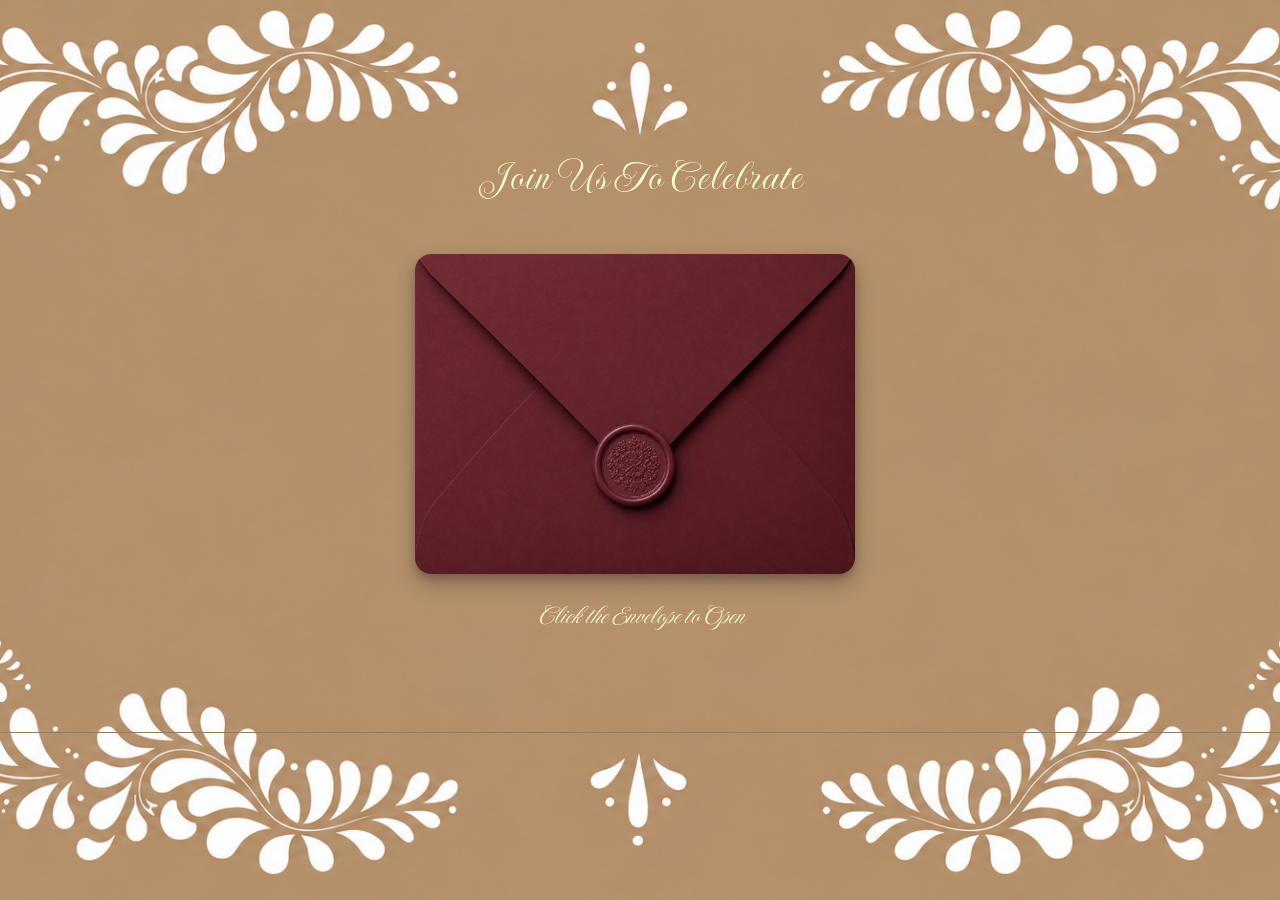
==== commit 24d4328d: "fixed phone view" ====
--- a/index.html
+++ b/index.html
@@ -16,6 +16,7 @@
         <link rel="stylesheet" href="style.css">
     </head>
     <body class="landing-page">
+        <div class="site-wrapper">
         <main>
 
         <!-- Greeting Text -->
@@ -33,5 +34,6 @@
         </main>
         <footer>
         </footer>
+        </div>
     </body>
 </html>
--- a/style.css
+++ b/style.css
@@ -3,16 +3,25 @@
     padding:0;
     margin:0;
     box-sizing: border-box;
+    max-width: 100vw;
 }
 
 /* GLOBAL STYLES */
 body {
+  background-color: rgba(60, 40, 25, 0.45); 
   font-family: 'Times New Roman', Times, serif;
   color: #FFFDD0;
 }
 
+.site-wrapper {
+  width: 100%;
+  max-width: 100vw;
+  overflow-x: hidden;
+}
+
 /* LANDING PAGE STYLES */
 .landing-page{
+    background-color: #b28e6a;
     font-family: "Imperial Script", cursive;
     background-image: url('images/background-light.png');
     background-repeat: no-repeat; 
@@ -98,13 +107,14 @@
   padding:0;
 }
 
+
 /* NAVIGATION STYLES */
 nav{
   width:100%;
   font-weight: bold;
   font-family:Georgia, 'Times New Roman', Times, serif;
   text-align: center;
-  background-color: #826349;
+  background-color: rgba(60, 40, 25, 0.45); 
 }
 
 nav a{
@@ -659,7 +669,7 @@
 
 /* FOOTER */
 footer {
-  background-color: rgba(60, 40, 25, 0.45); 
+  background-color: #826349; 
   border-top: 1px solid rgba(255, 253, 208, 0.15);
   padding: .1px 0; 
   display: flex;
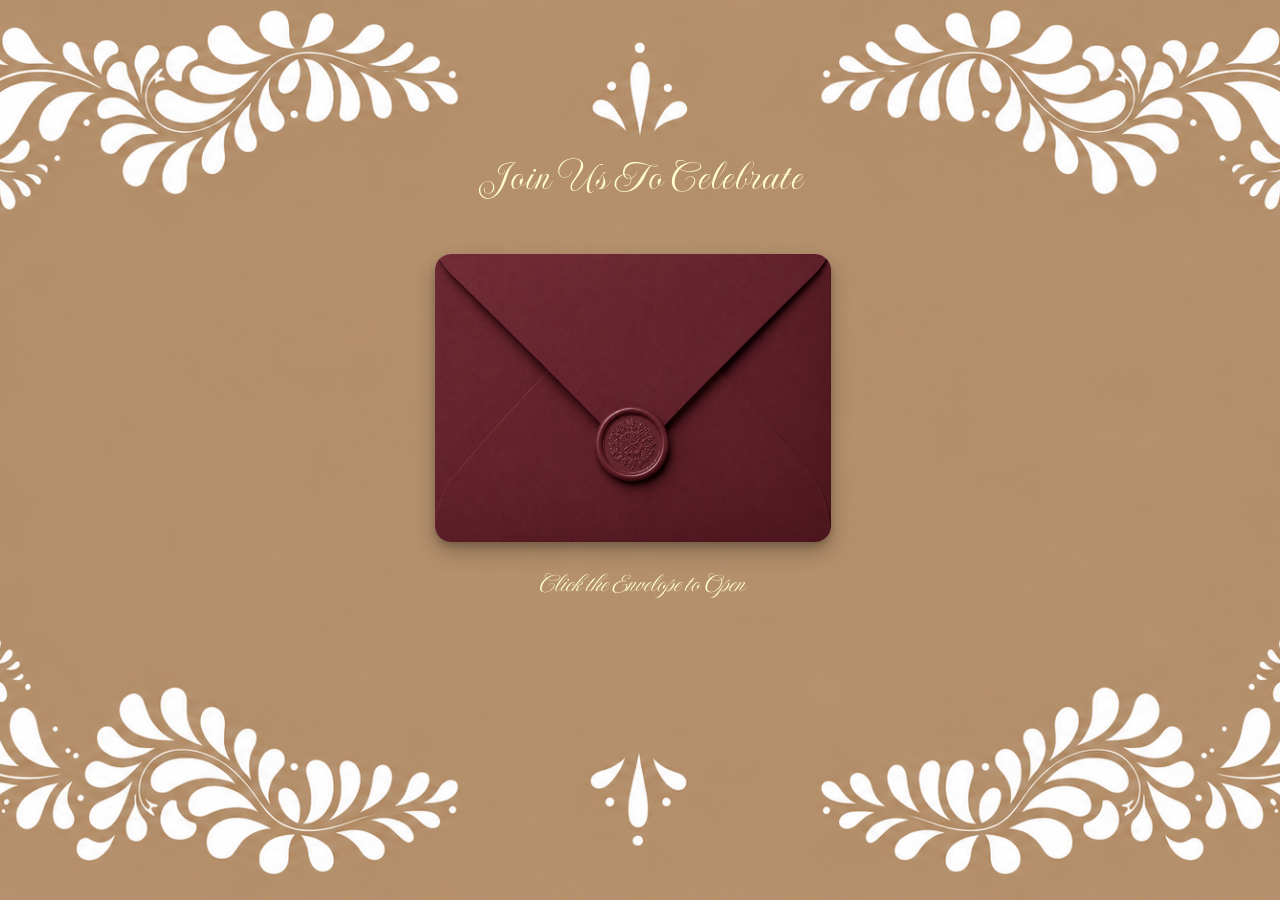
==== commit 084f8d5a: "return" ====
--- a/index.html
+++ b/index.html
@@ -16,7 +16,6 @@
         <link rel="stylesheet" href="style.css">
     </head>
     <body class="landing-page">
-        <div class="site-wrapper">
         <main>
 
         <!-- Greeting Text -->
@@ -34,6 +33,5 @@
         </main>
         <footer>
         </footer>
-        </div>
     </body>
 </html>
--- a/style.css
+++ b/style.css
@@ -13,11 +13,7 @@
   color: #FFFDD0;
 }
 
-.site-wrapper {
-  width: 100%;
-  max-width: 100vw;
-  overflow-x: hidden;
-}
+
 
 /* LANDING PAGE STYLES */
 .landing-page{
